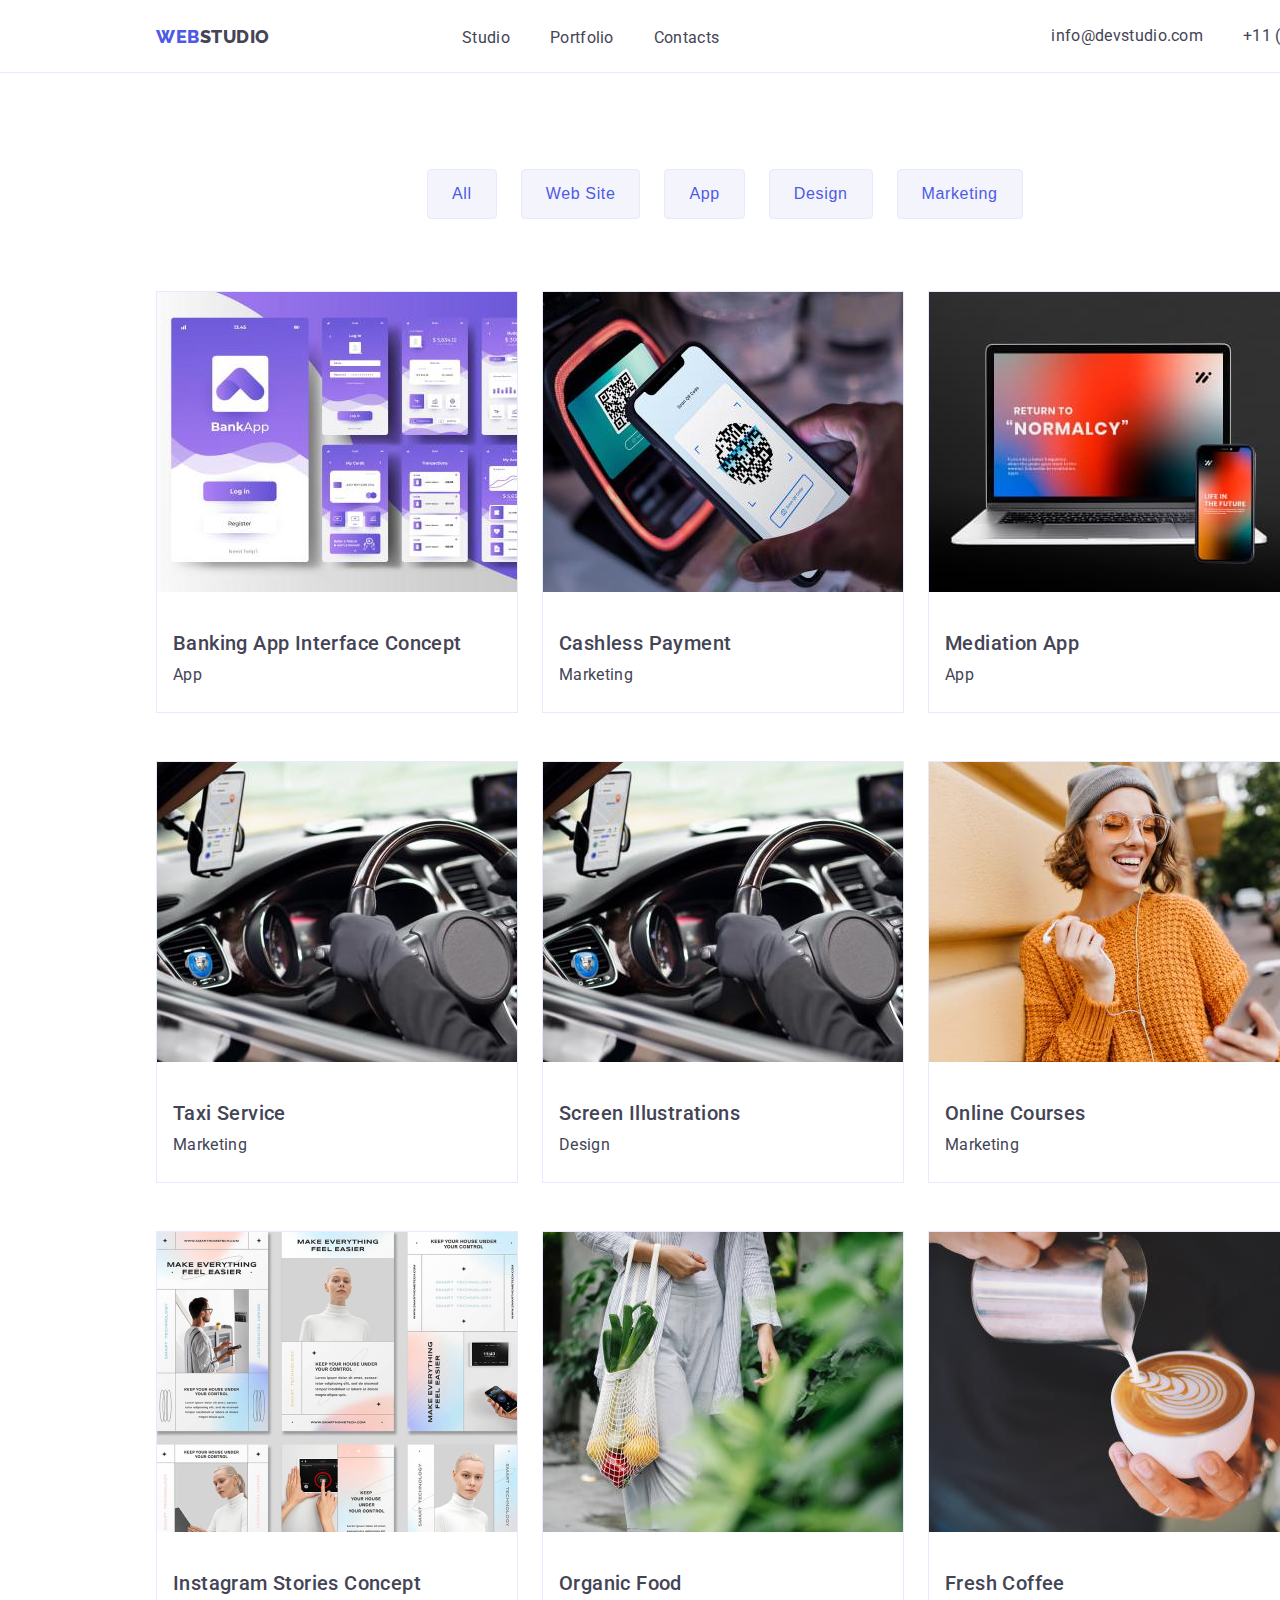
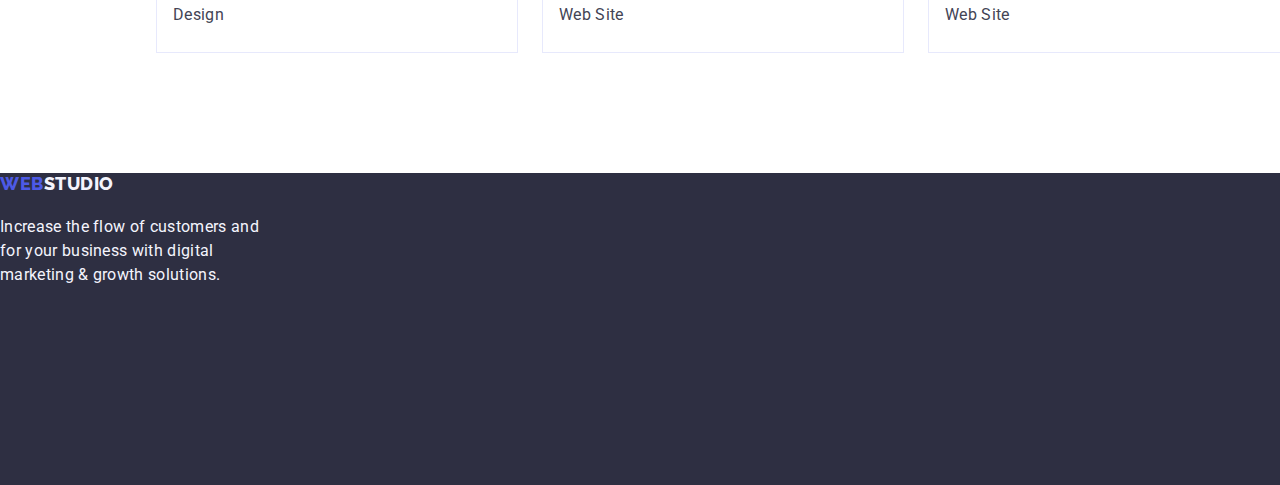
==== portfolio.html @ 7d135b07 "Initial commit" ====
<!DOCTYPE html>
<html lang="en">
  <head>
    <meta charset="UTF-8" />
    <meta name="viewport" content="width=device-width, initial-scale=1.0" />
    <link rel="preconnect" href="https://fonts.googleapis.com" />
    <link rel="preconnect" href="https://fonts.gstatic.com" crossorigin />
    <link
      href="https://fonts.googleapis.com/css2?family=Raleway:wght@800&family=Roboto:wght@400;500;700;900&display=swap"
      rel="stylesheet"
    />
    <title>Portfolio</title>
    <link rel="stylesheet" href="css/style.css" />
  </head>

  <body>
    <header>
      <p class="header-sitename">
        <a href="index.html"><span class="header-span">WEB</span>STUDIO</a>
      </p>
      <nav>
        <ul class="header-nav">
          <li><a href="index.html" rel="Home Page">Studio</a></li>
          <li><a href="portfolio.html" rel="Portfolio">Portfolio</a></li>
          <li><a href="#Contacts">Contacts</a></li>
        </ul>
      </nav>
      <ul class="header-contact">
        <li><a href="mailto:info@devstudio.com">info@devstudio.com</a></li>
        <li><a href="tel:+110001111111">+11 (000) 111-11-11</a></li>
      </ul>
    </header>

    <main>
      <div class="portfolio-filter">
        <button class="all" type="button">All</button>
        <button class="website" type="button">Web Site</button>
        <button class="app" type="button">App</button>
        <button class="design" type="button">Design</button>
        <button class="marketing" type="button">Marketing</button>
      </div>

      <section class="portfolio-images">
        <ul>
          <li class="app">
            <img
              src="Image/bank app.jpg"
              alt="banking app interface concept"
            />
            <h3>Banking App Interface Concept</h3>
            <p>App</p>
          </li>
          <li class="marketing">
            <img src="Image/qr code.jpg" alt="cashless payment" />
            <h3>Cashless Payment</h3>
            <p>Marketing</p>
          </li>
          <li class="app">
            <img src="Image/normalcy.jpg" alt="mediation app" />
            <h3>Mediation App</h3>
            <p>App</p>
          </li>
          <li class="marketing">
            <img src="Image/Car.jpg" alt="taxi service" />
            <h3>Taxi Service</h3>
            <p>Marketing</p>
          </li>
          <li class="design">
            <img src="Image/Car.jpg" alt="screen illustrations" />
            <h3>Screen Illustrations</h3>
            <p>Design</p>
          </li>
          <li class="marketing">
            <img src="Image/music girl.jpg" alt="online courses" />
            <h3>Online Courses</h3>
            <p>Marketing</p>
          </li>
          <li class="design">
            <img
              src="Image/instagram.jpg"
              alt="instagram stories concept"
            />
            <h3>Instagram Stories Concept</h3>
            <p>Design</p>
          </li>
          <li>
            <img src="Image/food.jpg" alt="organic food" />
            <h3>Organic Food</h3>
            <p>Web Site</p>
          </li>
          <li>
            <img src="Image/coffee.jpg" alt="fresh coffee" />
            <h3>Fresh Coffee</h3>
            <p>Web Site</p>
          </li>
        </ul>
      </section>
    </main>

    <footer>
      <p class="footer-sitename">
        <a href="index.html"><span class="footer-span">WEB</span>STUDIO</a>
      </p>
      <p class="footer-text">
        Increase the flow of customers and<br> for your business with digital<br>marketing & growth solutions.<br>
      </p>
    </footer>
  </body>
</html>
---- css/style.css ----
/* GENERAL OR GLOBAL SELECTORS */
body {
  color: #434455;
  font-family: Roboto, sans-serif;
  font-size: 16px;
  font-style: normal;
  font-weight: 400;
  line-height: 24px; /* 150% */
  letter-spacing: 0.02em;
  width: 1440px;
  margin: auto;
}

ul {
  list-style: none;
  padding: 0px;
  margin: 0px;
}

h2 {
  text-align: center;
  font-size: 36px;
  font-style: normal;
  font-weight: 700;
  line-height: 40px; /* 111.111% */
  letter-spacing: 0.02em;
  margin: 0px;
  text-transform: capitalize;
}

h3 {
  font-size: 20px;
  font-style: normal;
  font-weight: 500;
  line-height: 24px; /* 120% */
  letter-spacing: 0.02em;
}

p {
  margin: 0px;
}

button {
  cursor: pointer;
}

/* WEBSITE HEADER SECTION */
header {
  width: 1440px;
  height: 72px;
  border-bottom: 1px solid #e7e9fc;
  display: inline-flex;
}

header a {
  text-decoration: none;
  color: #434455;
}

header li {
  padding-right: 40px;
}

header ul a:hover,
header ul a:focus {
  color: #404bbf;
}

header nav a:hover,
header nav a:focus {
  border-bottom: 3px solid #404bbf;
}

.header-sitename {
  padding-top: 25.5px;
  padding-left: 156px;
  justify-content: flex-start;
  width: 115px;
  align-items: center;
  font-family: Raleway, sans-serif;
  font-size: 18px;
  font-weight: 800;
  line-height: 21px;
  letter-spacing: 0.54px;
  text-transform: uppercase;
  color: #2e2f42;
}

.header-nav {
  padding-top: 25.5px;
  padding-left: 191px;
}

.header-span {
  color: #4d5ae5;
}

.header-contact {
  padding-left: 292px;
}

.header-nav,
.header-contact {
  display: flex;
  align-items: center;
  margin: 0;
}

.header-contact a {
  color: #434455;
}

/* WEBSITE FOOTER SECTION */
footer {
  background: var(--NAVY-BLUE, #2e2f42);
  color: var(--CLOUD, #f4f4fd);
  height: 312px;
  width: 1440px;
  margin: 0px;
}

footer a {
  text-decoration: none;
  color: var(--CLOUD, #f4f4fd);
  font-family: Raleway;
  font-size: 18px;
  font-weight: 800;
  line-height: 21px;
  letter-spacing: 0.54px;
  text-transform: uppercase;
}

.footer-line1,
.footer-line2 {
  padding-left: 156px;
}

.footer-span {
  color: #4d5ae5;
}

.footer-sitename {
  width: 115px;
}

/* INDEX - BODY SECTION */
/* SPLASH HEADER */
.splash-header {
  text-align: center;
  color: white;
  background: rgba(46, 47, 66, 0.7);
  height: 600px;
  margin: 0;
  background-image: url("../Image/hero\ image\ \(1\)\ \(1\).jpg");
  background-repeat: no-repeat;
  background-position: center;
  background-size: cover;
  background-blend-mode: darken;
}

.splash-header h1 {
  margin: 0;
  font-size: 56px;
  padding: 188px 472px 48px 472px;
  line-height: 60px;
  letter-spacing: 0.02em;
  font-weight: 700;
}

.splash-header button {
  border-radius: 4px;
  background: var(--IRIS, #4d5ae5);
  box-shadow: 0px 4px 4px 0px rgba(0, 0, 0, 0.15);
  display: inline-flex;
  padding: 16px 32px;
  align-items: flex-start;
  gap: 10px;
  color: var(--WHITE, #fff);
  border-width: 0px;
}

.splash-header button,
.portfolio-filter button {
  font-size: 16px;
  font-style: normal;
  font-weight: 500;
  line-height: 24px; /* 150% */
  letter-spacing: 0.64px;
}

.splash-header button:hover,
.portfolio-filter button:hover,
.splash-header button:focus,
.portfolio-filter button:focus {
  background: var(--OCEAN, #404bbf);
  color: var(--WHITE, #fff);
}

/* INDEX - BODY SECTION */
/* WHAT ARE WE DOING */
.what-are-we-doing {
  padding-top: 120px;
  margin-left: 156px;
  margin-bottom: 120px;
  padding: 0;
}

.wawd-advantages ul {
  display: inline-flex;
  justify-content: center;
  padding-top: 120px;
}

.wawd-advantages h3 {
  margin: 0px 24px 8px 0px;
}

.wawd-advantages p {
  justify-content: center;
  align-items: flex-start;
  width: 264px;
  margin: 0px 24px 0px 0px;
}
.wawd-images h2 {
  margin: 120px 0px 72px 0px;
  padding-left: 403px;
  width: 323px;
  text-wrap: nowrap;
}

.wawd-images li {
  display: inline-flex;
  justify-content: center;
  margin-right: 24px;
  border: 1px solid #e7e9fc;
}

.wawd-images img {
  width: 360px;
  height: 300px;
}

/* INDEX - BODY SECTION */
/* OUR TEAM */
.our-team {
  width: 1440px;
  height: 732px;
  background-color: #f4f4fd;
  padding-top: 120px;
  margin: 0px;
  text-align: center;
}
.our-team h2 {
  color: var(--NAVY-BLUE, #2e2f42);
  text-align: center;
}

.our-team h3 {
  margin: 0px;
  padding-top: 32px;
}

.our-team ul {
  display: flex;
  justify-content: center;
  padding-top: 72px;
  margin: 0;
}

.our-team li {
  background-color: #ffffff;
  margin-right: 24px;
  box-shadow: 0px 2px 1px 0px #2e2f4214;
  box-shadow: 0px 1px 1px 0px #2e2f4229;
  box-shadow: 0px 1px 6px 0px #2e2f4214;
}

.our-team p {
  padding-top: 8px;
}

/*SITE PORTFOLIO PAGE */
/* BUTTONS */
.portfolio-filter {
  display: inline-flex;
  padding-top: 96px;
  padding-left: 427px;
  padding-bottom: 72px;
}

.portfolio-filter button {
  border-radius: 4px;
  border: 1px solid var(--CORNFLOWER, #e7e9fc);
  background: var(--CLOUD, #f4f4fd);
  display: flex;
  padding: 12px 24px;
  justify-content: center;
  align-items: center;
  color: var(--IRIS, #4d5ae5);
  text-align: center;
  margin-right: 24px;
}

/*SITE PORTFOLIO PAGE */
/* CARDS/IMAGES */
.portfolio-images {
  width: 1440px;
  display: flex;
  padding-left: 156px;
}

.portfolio-images h3 {
  margin: 0px;
  padding-top: 32px;
  padding-left: 16px;
}

.portfolio-images img {
  width: 360px;
  height: 300px;
  flex-shrink: 0;
}

.portfolio-images ul {
  display: flex;
  flex-wrap: wrap;
}

.portfolio-images li {
  background-color: #ffffff;
  margin-right: 24px;
  border: 1px solid #e7e9fc;
  width: 360px;
  height: 420px;
  overflow: hidden;
}

.portfolio-images li:nth-of-type(3n + 1) {
  margin-bottom: 48px;
}

.portfolio-images li:last-child {
  margin-bottom: 120px;
}

.portfolio-images p {
  margin: 0px;
  padding-top: 8px;
  padding-left: 16px;
  padding-bottom: 32px;
}

/* TEST ICON CREATION AND NEW SECTION */
.customers-header {
  padding: 120px 628px 72px 629px;
}

.portfolio-images li:hover {
  box-shadow: 0px 2px 1px 0px rgba(46, 47, 66, 0.08);
  box-shadow: 0px 1px 1px 0px rgba(46, 47, 66, 0.16);
  box-shadow: 0px 1px 6px 0px rgba(46, 47, 66, 0.08);
  border: 1px solid rgba(244, 244, 253, 1);
  cursor: pointer;
}

.advantages-icon {
  background-color: rgba(244, 244, 253, 1);
  width: 264px;
  height: 112px;
  padding: 24px 100px;
  display: inline-block;
}

.ot-social-icons {
  padding: 12px;
  width: 40px;
  height: 40px;
  stroke: rgba(244, 244, 253, 1);
  fill: rgba(244, 244, 253, 1);
  box-shadow: none;
  align-items: center;
}

ul .our-team-icons {
  padding-top: 8px;
  padding-bottom: 24px;
  border: 0px;
}

.our-team-icons li {
  background-color: rgba(77, 90, 229, 1);
  width: 40px;
  height: 40px;
  border-radius: 50%;
}

.our-team :last-child {
  margin-right: 0px;
}

.clients-icon {
  background-color: inherit;
  display: inline-flex;
  width: 168px;
  height: 88px;
  padding: 16px 32px;
  justify-content: center;
  margin-right: 24px;
  fill: rgba(142, 143, 153, 1);
  border: 1px solid rgba(142, 143, 153, 1);
  border-radius: 4px;
}

.customers-icon {
  padding-left: 156px;
  padding-bottom: 120px;
}

.customers-icon li {
  display: inline-flex;
  justify-content: center;
  align-content: center;
}

/* footer icons */
.footer-social-icons {
  padding: 10px;
  width: 40px;
  height: 40px;
  stroke: rgba(244, 244, 253, 1);
  fill: rgba(244, 244, 253, 1);
  box-shadow: none;
  align-items: center;
  margin: 0px;
}

.footer-icons {
  display: inline-flex;
  padding-top: 16px;
  padding-left: 120px;
  border: 0px;
  margin: 0px;
}

.footer-icons li {
  background-color: rgba(77, 90, 229, 1);
  width: 40px;
  height: 40px;
  border-radius: 50%;
  display: inline-flex;
  margin-right: 12px;
}

.footer-socials {
  color: rgba(255, 255, 255, 1);
  font-size: 16px;
  font-weight: 500;
  line-height: 24px;
  letter-spacing: 0.02em;
  text-align: left;
  padding-left: 269px;
}

.footer-line1 {
  display: inline-flex;
  padding-top: 101.5px;
  margin: 0px;
}

.footer-line2 {
  display: flex;
  margin: 0px;
}

.footer-text {
  padding-top: 17.5px;
  width: 264px;
  margin: 0px;
}

.footer-icons li:hover,
.footer-icons li:focus {
  background-color: rgba(49, 208, 170, 1);
}

.our-team-icons li:hover,
.footer-icons li:focus {
  background-color: rgba(64, 75, 191, 1);
}

.clients-icon:hover,
.clients-icon:focus {
  cursor: pointer;
  border-color: rgba(64, 75, 191, 1);
  fill: rgba(64, 75, 191, 1);
  transition-duration: 250ms;
  transition-timing-function: cubic-bezier(0.4, 0, 0.2, 1);
}
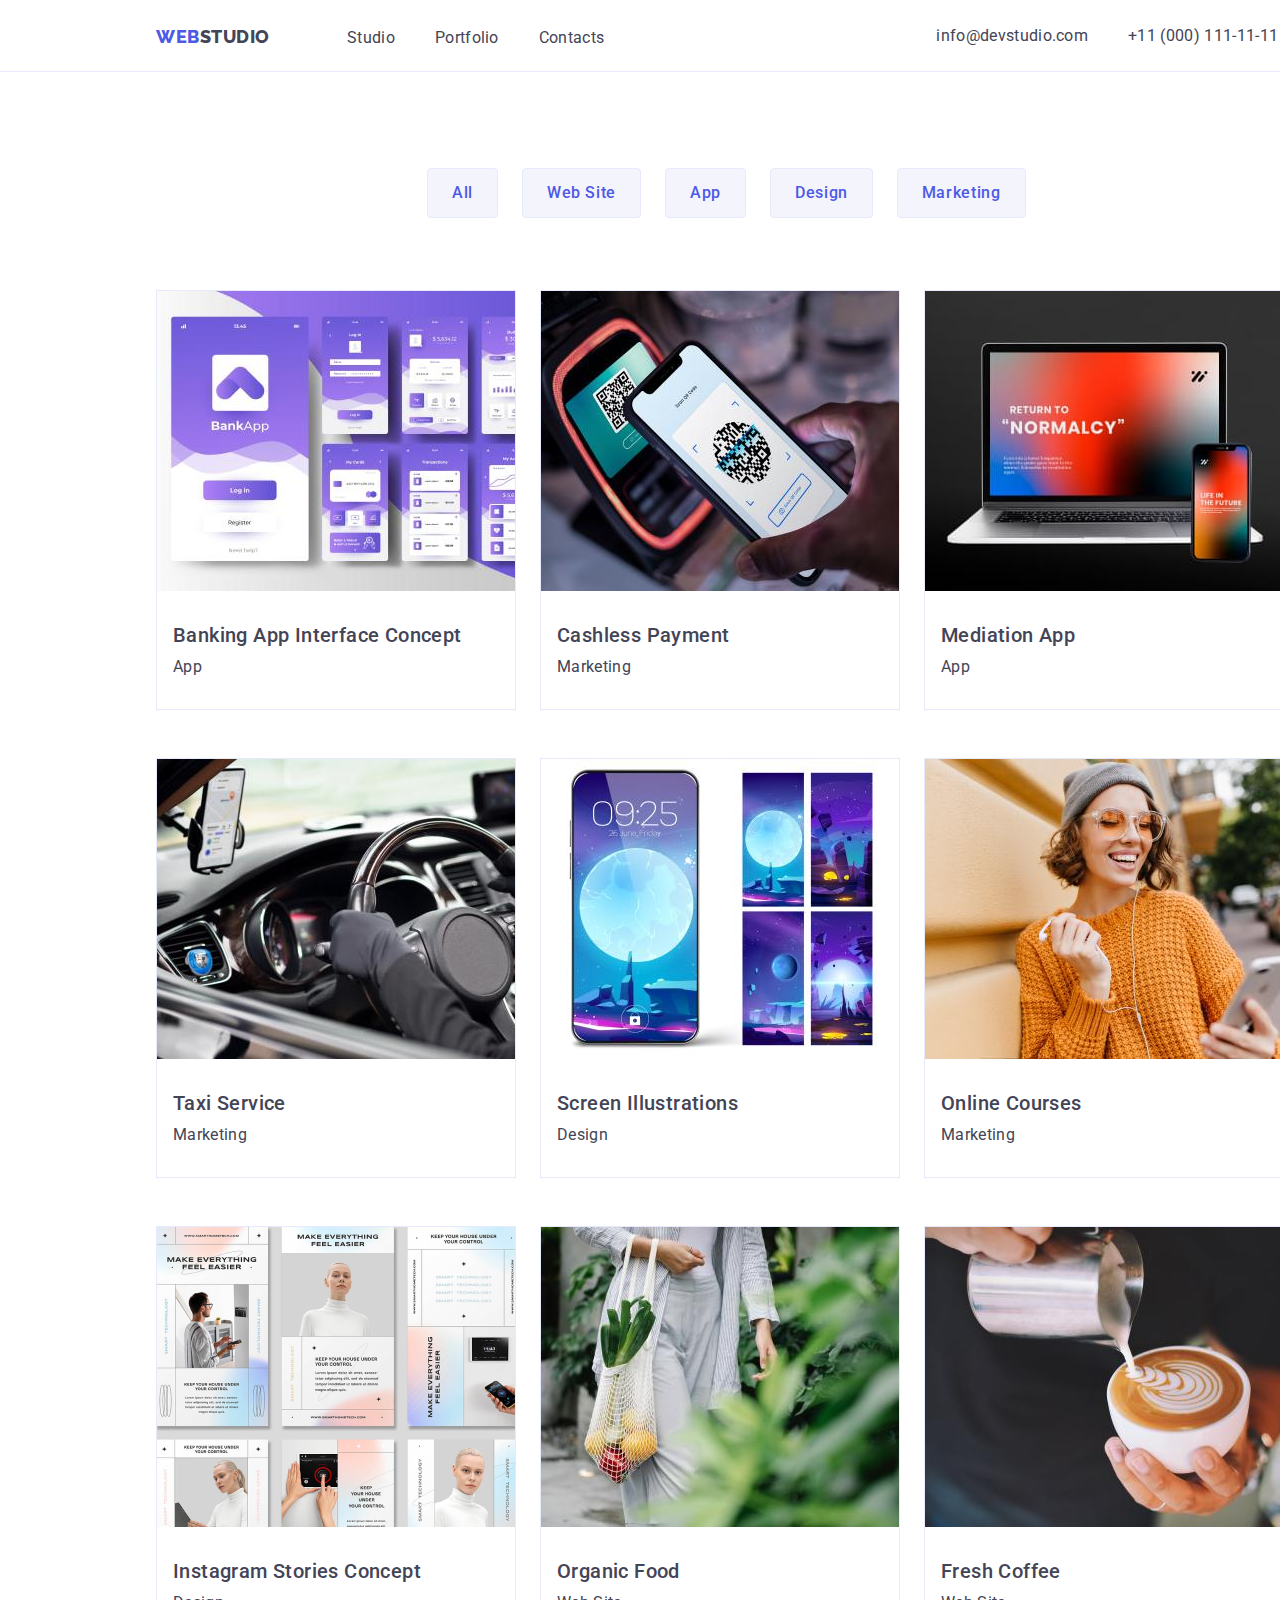
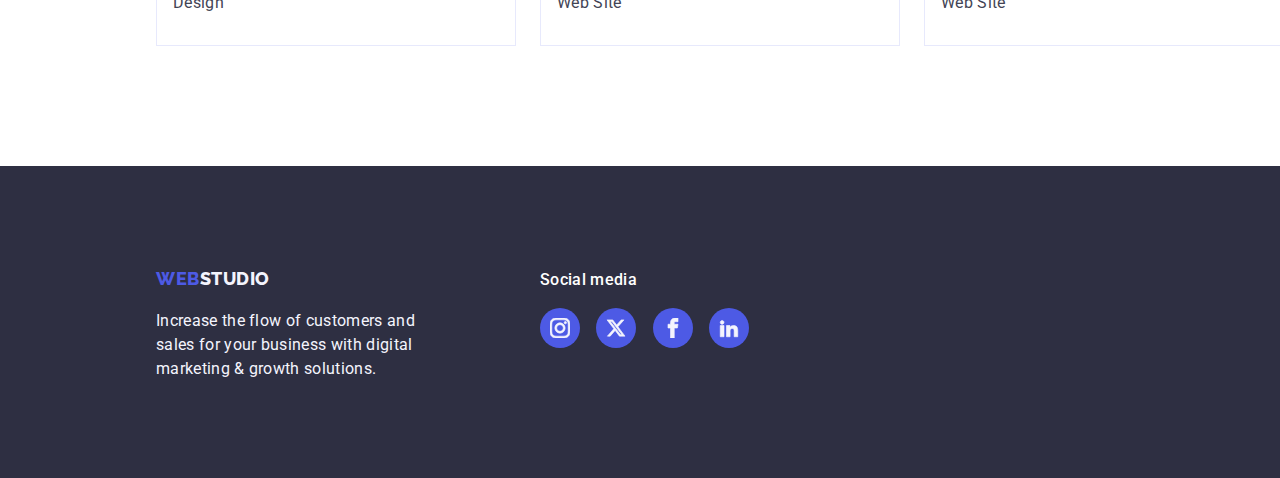
==== commit 6ea1eb71: "Update portfolio.html" ====
--- a/portfolio.html
+++ b/portfolio.html
@@ -10,6 +10,13 @@
       rel="stylesheet"
     />
     <title>Portfolio</title>
+    <!-- Normalizer -->
+    <link
+      rel="stylesheet"
+      href="https://cdnjs.cloudflare.com/ajax/libs/modern-normalize/2.0.0/modern-normalize.min.css"
+    />
+
+    <!-- CSS Folder -->
     <link rel="stylesheet" href="css/style.css" />
   </head>
 
@@ -43,53 +50,137 @@
       <section class="portfolio-images">
         <ul>
           <li class="app">
-            <img
-              src="Image/bank app.jpg"
-              alt="banking app interface concept"
-            />
+            <div class="portfolio-box-img">
+              <img
+                src="Image/bank app.jpg"
+                alt="banking app interface concept"
+              />
+              <div class="overlay">
+                <p>
+                  14 Stylish and User-Friendly App Design Concepts · Task
+                  Manager App · Calorie Tracker App · Exotic Fruit Ecommerce App
+                  · Cloud Storage App
+                </p>
+              </div>
+            </div>
             <h3>Banking App Interface Concept</h3>
             <p>App</p>
           </li>
           <li class="marketing">
-            <img src="Image/qr code.jpg" alt="cashless payment" />
+            <div class="portfolio-box-img">
+              <img src="Image/qr code.jpg" alt="cashless payment" />
+              <div class="overlay">
+                <p>
+                  14 Stylish and User-Friendly App Design Concepts · Task
+                  Manager App · Calorie Tracker App · Exotic Fruit Ecommerce App
+                  · Cloud Storage App
+                </p>
+              </div>
+            </div>
             <h3>Cashless Payment</h3>
             <p>Marketing</p>
           </li>
           <li class="app">
-            <img src="Image/normalcy.jpg" alt="mediation app" />
+            <div class="portfolio-box-img">
+              <img src="Image/normalcy.jpg" alt="mediation app" />
+              <div class="overlay">
+                <p>
+                  14 Stylish and User-Friendly App Design Concepts · Task
+                  Manager App · Calorie Tracker App · Exotic Fruit Ecommerce App
+                  · Cloud Storage App
+                </p>
+              </div>
+            </div>
             <h3>Mediation App</h3>
             <p>App</p>
           </li>
           <li class="marketing">
-            <img src="Image/Car.jpg" alt="taxi service" />
+            <div class="portfolio-box-img">
+              <img src="Image/Car.jpg" alt="taxi service" />
+              <div class="overlay">
+                <p>
+                  14 Stylish and User-Friendly App Design Concepts · Task
+                  Manager App · Calorie Tracker App · Exotic Fruit Ecommerce App
+                  · Cloud Storage App
+                </p>
+              </div>
+            </div>
             <h3>Taxi Service</h3>
             <p>Marketing</p>
           </li>
           <li class="design">
-            <img src="Image/Car.jpg" alt="screen illustrations" />
+            <div class="portfolio-box-img">
+              <img
+                src="Image/wallpaper phone.jpg"
+                alt="screen illustrations"
+              />
+              <div class="overlay">
+                <p>
+                  14 Stylish and User-Friendly App Design Concepts · Task
+                  Manager App · Calorie Tracker App · Exotic Fruit Ecommerce App
+                  · Cloud Storage App
+                </p>
+              </div>
+            </div>
             <h3>Screen Illustrations</h3>
             <p>Design</p>
           </li>
           <li class="marketing">
-            <img src="Image/music girl.jpg" alt="online courses" />
+            <div class="portfolio-box-img">
+              <img src="Image/music girl.jpg" alt="online courses" />
+              <div class="overlay">
+                <p>
+                  14 Stylish and User-Friendly App Design Concepts · Task
+                  Manager App · Calorie Tracker App · Exotic Fruit Ecommerce App
+                  · Cloud Storage App
+                </p>
+              </div>
+            </div>
             <h3>Online Courses</h3>
             <p>Marketing</p>
           </li>
           <li class="design">
-            <img
-              src="Image/instagram.jpg"
-              alt="instagram stories concept"
-            />
+            <div class="portfolio-box-img">
+              <img
+                src="Image/instagram.jpg"
+                alt="instagram stories concept"
+              />
+              <div class="overlay">
+                <p>
+                  14 Stylish and User-Friendly App Design Concepts · Task
+                  Manager App · Calorie Tracker App · Exotic Fruit Ecommerce App
+                  · Cloud Storage App
+                </p>
+              </div>
+            </div>
             <h3>Instagram Stories Concept</h3>
             <p>Design</p>
           </li>
-          <li>
-            <img src="Image/food.jpg" alt="organic food" />
+          <li class="website">
+            <div class="portfolio-box-img">
+              <img src="Image/food.jpg" alt="organic food" />
+              <div class="overlay">
+                <p>
+                  14 Stylish and User-Friendly App Design Concepts · Task
+                  Manager App · Calorie Tracker App · Exotic Fruit Ecommerce App
+                  · Cloud Storage App
+                </p>
+              </div>
+            </div>
             <h3>Organic Food</h3>
             <p>Web Site</p>
           </li>
-          <li>
-            <img src="Image/coffee.jpg" alt="fresh coffee" />
+          <li class="website">
+            <div class="portfolio-box-img">
+              <img src="Image/coffee.jpg" alt="fresh coffee" />
+              <div class="overlay">
+                <p>
+                  14 Stylish and User-Friendly App Design Concepts · Task
+                  Manager App · Calorie Tracker App · Exotic Fruit Ecommerce App
+                  · Cloud Storage App
+                </p>
+              </div>
+            </div>
             <h3>Fresh Coffee</h3>
             <p>Web Site</p>
           </li>
@@ -98,12 +189,64 @@
     </main>
 
     <footer>
-      <p class="footer-sitename">
-        <a href="index.html"><span class="footer-span">WEB</span>STUDIO</a>
-      </p>
-      <p class="footer-text">
-        Increase the flow of customers and<br> for your business with digital<br>marketing & growth solutions.<br>
-      </p>
+      <ul class="footer-line1">
+        <li class="footer-sitename">
+          <a href="index.html"><span class="footer-span">WEB</span>STUDIO</a>
+        </li>
+        <li class="footer-socials">Social media</li>
+      </ul>
+      <ul class="footer-line2">
+        <li class="footer-text">
+          Increase the flow of customers and sales for your business with
+          digital marketing & growth solutions.
+        </li>
+        <li class="footer-icons">
+          <ul class="footer-icons-list">
+            <li>
+              <a href="https://www.instagram.com" target="_blank">
+                <svg class="footer-social-icons">
+                  <use
+                    href="Image/icons.svg#icon-instagram"
+                    width="20px"
+                    height="20px"
+                  ></use></svg
+              ></a>
+            </li>
+            <li>
+              <a href="https://x.com" target="_blank"
+                ><svg class="footer-social-icons">
+                  <use
+                    href="Image/icons.svg#icon-x"
+                    width="20px"
+                    height="20px"
+                  ></use></svg
+              ></a>
+            </li>
+            <li>
+              <a href="https://facebook.com" target="_blank"
+                ><svg class="footer-social-icons">
+                  <use
+                    href="Image/icons.svg#icon-facebook"
+                    width="20px"
+                    height="20px"
+                  ></use>
+                </svg>
+              </a>
+            </li>
+            <li>
+              <a href="https://linkedin.com" target="_blank"
+                ><svg class="footer-social-icons">
+                  <use
+                    href="Image/icons.svg#icon-linkedin2"
+                    width="20px"
+                    height="20px"
+                  ></use>
+                </svg>
+              </a>
+            </li>
+          </ul>
+        </li>
+      </ul>
     </footer>
   </body>
 </html>--- a/css/style.css
+++ b/css/style.css
@@ -64,11 +64,14 @@
 header ul a:hover,
 header ul a:focus {
   color: #404bbf;
+  transition-duration: 250ms;
+  transition-timing-function: cubic-bezier(0.4, 0, 0.2, 1);
 }
 
 header nav a:hover,
 header nav a:focus {
-  border-bottom: 3px solid #404bbf;
+  padding-bottom: 20px;
+  border-bottom: 4px solid #404bbf;
 }
 
 .header-sitename {
@@ -194,6 +197,8 @@
 .portfolio-filter button:focus {
   background: var(--OCEAN, #404bbf);
   color: var(--WHITE, #fff);
+  transition-duration: 250ms;
+  transition-timing-function: cubic-bezier(0.4, 0, 0.2, 1);
 }
 
 /* INDEX - BODY SECTION */
@@ -361,6 +366,8 @@
   box-shadow: 0px 1px 6px 0px rgba(46, 47, 66, 0.08);
   border: 1px solid rgba(244, 244, 253, 1);
   cursor: pointer;
+  transition-duration: 250ms;
+  transition-timing-function: cubic-bezier(0.4, 0, 0.2, 1);
 }
 
 .advantages-icon {
@@ -481,11 +488,15 @@
 .footer-icons li:hover,
 .footer-icons li:focus {
   background-color: rgba(49, 208, 170, 1);
+  transition-duration: 250ms;
+  transition-timing-function: cubic-bezier(0.4, 0, 0.2, 1);
 }
 
 .our-team-icons li:hover,
 .footer-icons li:focus {
   background-color: rgba(64, 75, 191, 1);
+  transition-duration: 250ms;
+  transition-timing-function: cubic-bezier(0.4, 0, 0.2, 1);
 }
 
 .clients-icon:hover,
@@ -495,4 +506,96 @@
   fill: rgba(64, 75, 191, 1);
   transition-duration: 250ms;
   transition-timing-function: cubic-bezier(0.4, 0, 0.2, 1);
-}+}
+
+/* HW5 PORTFOLIO TRANSITION UPDATES */
+.portfolio-box-img {
+  position: relative;
+  width: 360px;
+  height: 300px;
+  margin: 0 auto;
+  overflow: hidden;
+}
+
+.overlay {
+  position: absolute;
+  top: 0;
+  left: 0;
+  width: 100%;
+  height: 100%;
+  background-color: rgba(77, 90, 229, 1);
+
+  transform: translatey(100%);
+  transition-duration: 250ms;
+  transition-timing-function: cubic-bezier(0.4, 0, 0.2, 1);
+  opacity: 85%;
+}
+
+.portfolio-box-img:hover .overlay {
+  transform: translatey(0);
+  transition-duration: 250ms;
+  transition-timing-function: cubic-bezier(0.4, 0, 0.2, 1);
+}
+
+.overlay p {
+  color: #fff;
+  padding: 30px;
+  margin: 0;
+  font-size: 18px;
+}
+/* MODAL TEST */
+.data-modal {
+  display: flex;
+  background-color: hsla(0, 0%, 0%, 0.5);
+  position: fixed;
+  left: 0;
+  top: 0;
+  right: 0;
+  bottom: 0;
+  margin: auto;
+}
+
+.is-hidden {
+  display: flex;
+  background-color: hsla(0, 0%, 0%, 0.5);
+  position: fixed;
+  left: 0;
+  top: 0;
+  right: 0;
+  bottom: 0;
+  margin: auto;
+  visibility: hidden;
+}
+
+.modal-content {
+  margin: auto;
+  position: relative;
+  width: 408px;
+  height: 584px;
+  border-radius: 4px;
+  background-color: rgba(252, 252, 252, 1);
+  box-shadow: 0px 2px 1px 0px rgba(0, 0, 0, 0.2);
+  box-shadow: 0px 1px 3px 0px rgba(0, 0, 0, 0.12);
+  box-shadow: 0px 1px 1px 0px rgba(0, 0, 0, 0.14);
+}
+
+.data-modal-close {
+  color: rgba(46, 47, 66, 1);
+  float: right;
+  font-size: 24px;
+  margin-top: 24px;
+  margin-right: 24px;
+  font-weight: bold;
+  background-color: rgba(231, 233, 252, 1);
+  width: 24px;
+  height: 24px;
+  border-radius: 50%;
+  border: 1px solid rgba(46, 47, 66, 0.25);
+}
+
+.data-modal-close:hover,
+.data-modal-close:focus {
+  cursor: pointer;
+}
+
+/* ANIMATION */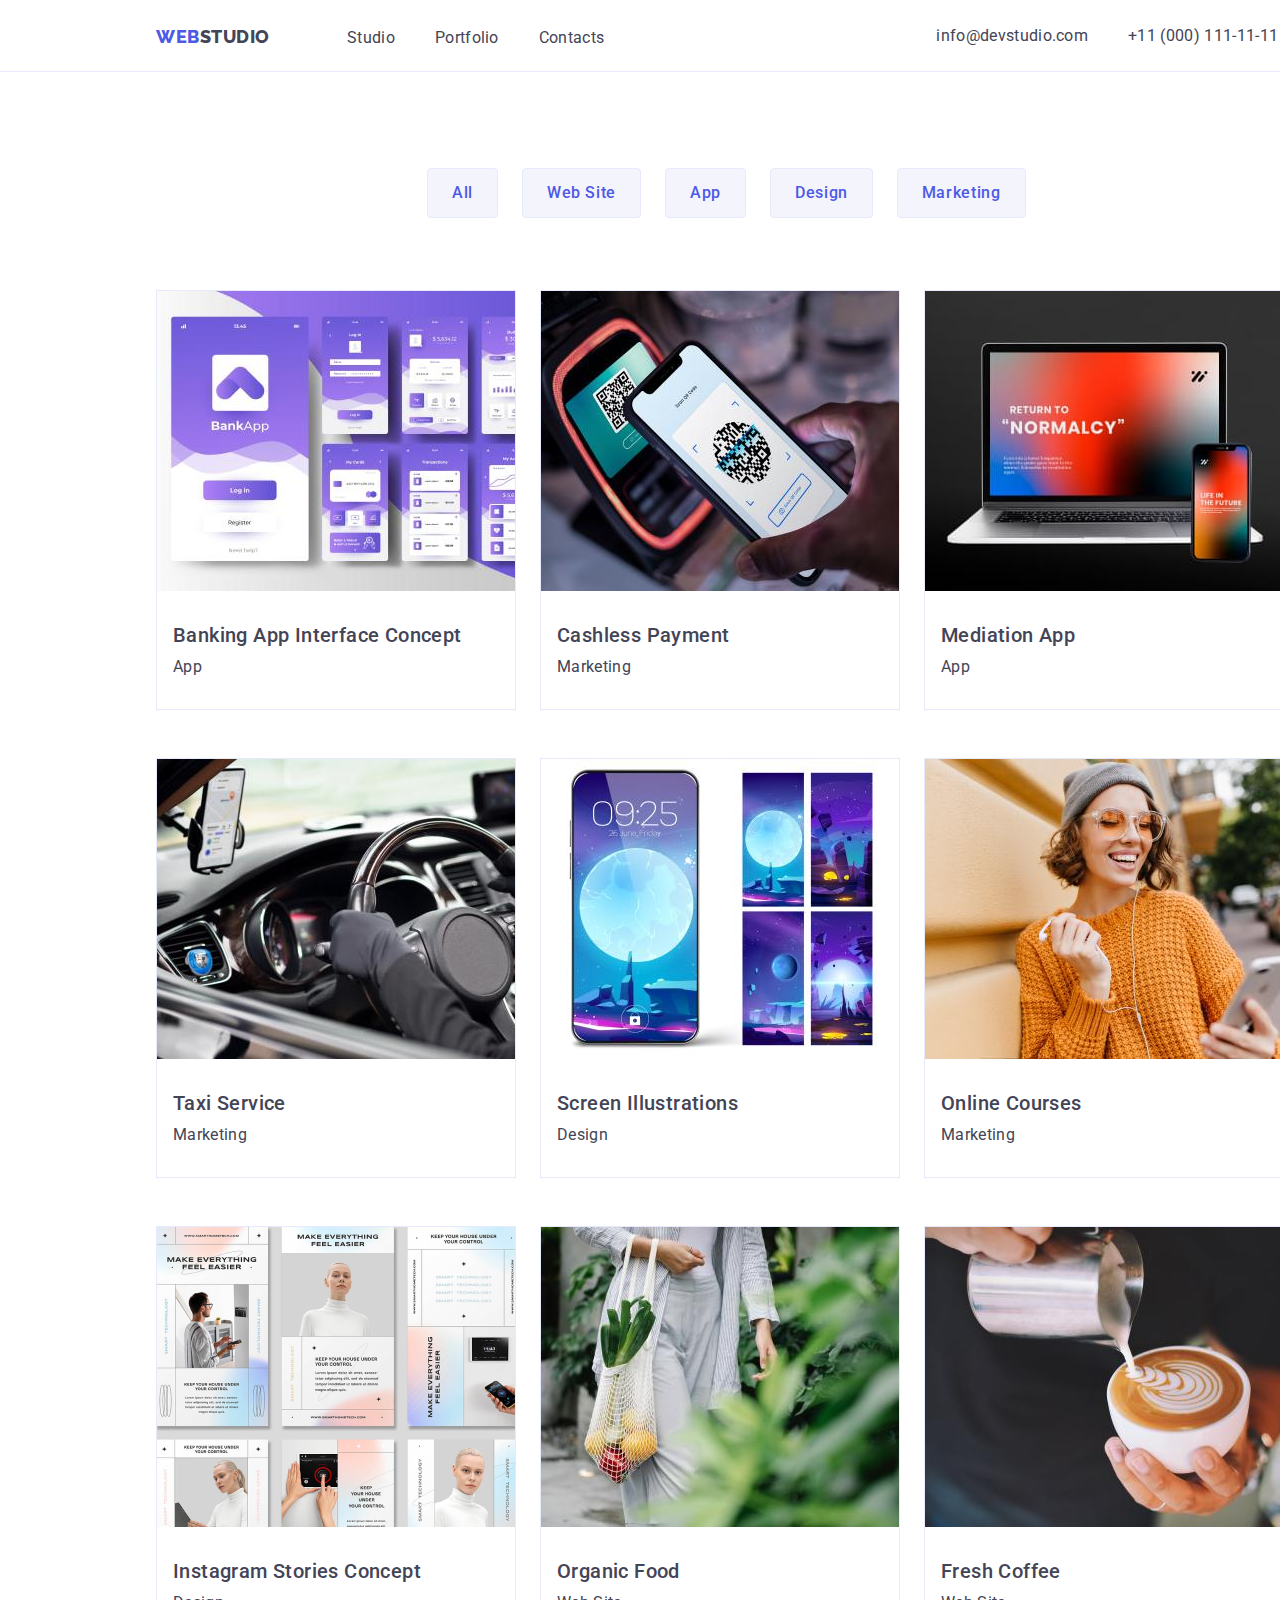
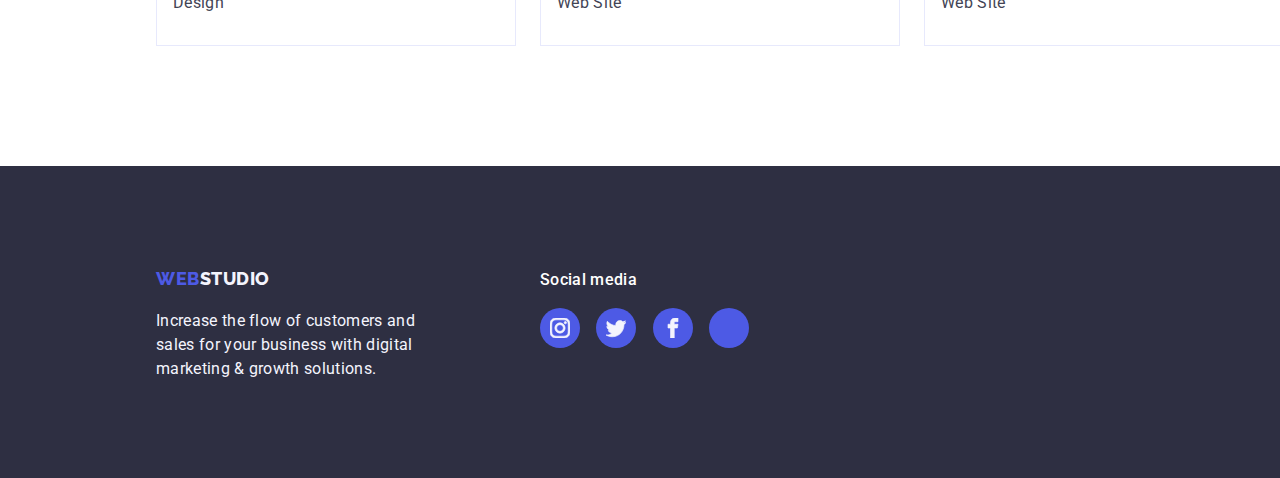
==== commit 5b4ebb05: "Update portfolio.html" ====
--- a/portfolio.html
+++ b/portfolio.html
@@ -213,10 +213,10 @@
               ></a>
             </li>
             <li>
-              <a href="https://x.com" target="_blank"
+              <a href="https://twitter.com" target="_blank"
                 ><svg class="footer-social-icons">
                   <use
-                    href="Image/icons.svg#icon-x"
+                    href="Image/icons.svg#icon-twitter"
                     width="20px"
                     height="20px"
                   ></use></svg
@@ -237,7 +237,7 @@
               <a href="https://linkedin.com" target="_blank"
                 ><svg class="footer-social-icons">
                   <use
-                    href="Image/icons.svg#icon-linkedin2"
+                    href="Image/icons.svg#icons-linkedin2"
                     width="20px"
                     height="20px"
                   ></use>
